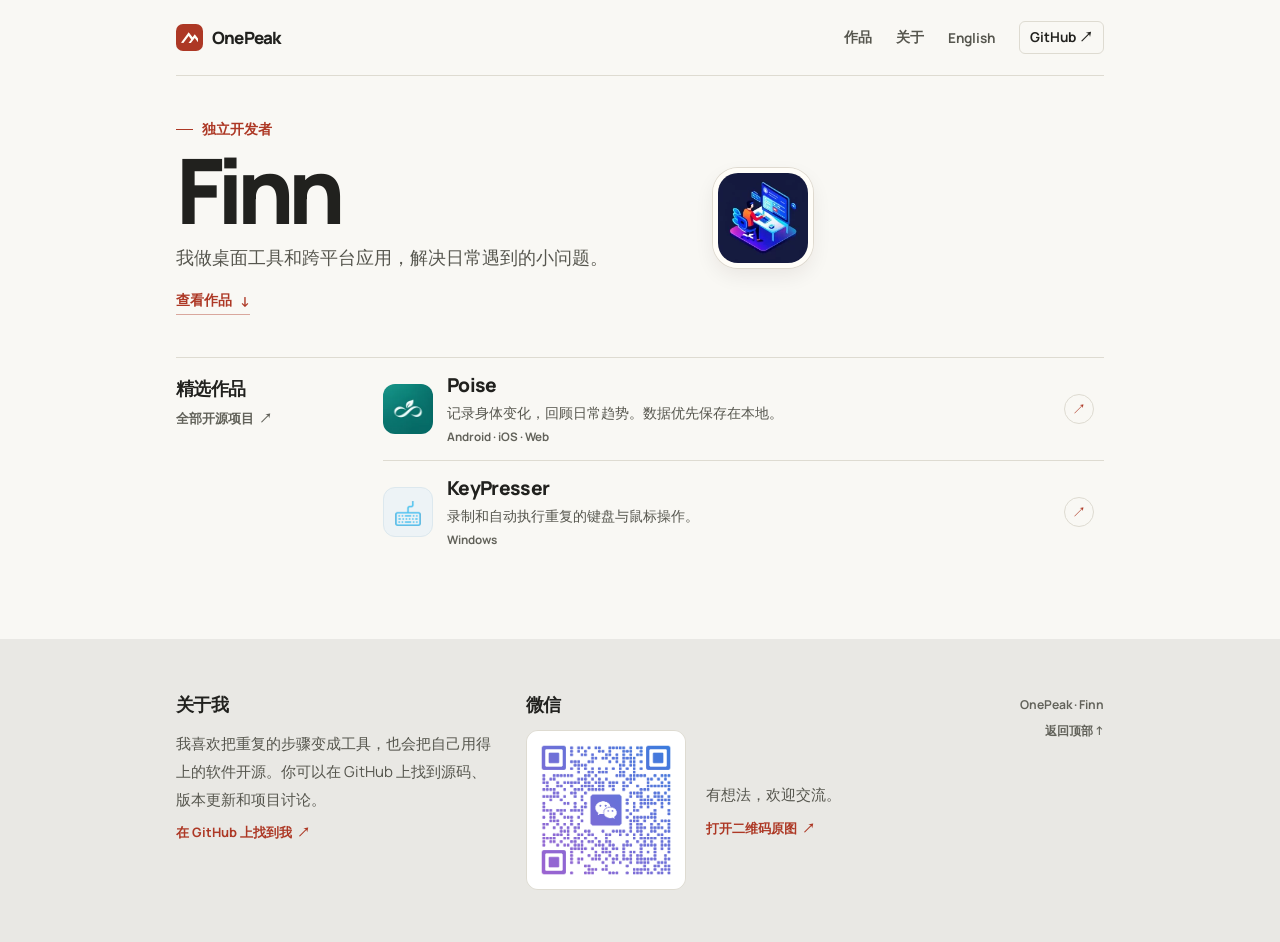
==== index.html @ be869bc3 "Reduce the footer WeChat QR display size" ====
<!doctype html>
<html lang="zh-CN">
<head>
  <meta charset="utf-8">
  <meta name="viewport" content="width=device-width, initial-scale=1">
  <meta name="theme-color" content="#f9f8f4">
  <meta name="description" content="Finn 的个人主页，展示 Poise 身体日记、KeyPresser 按键自动化工具和更多开源项目。">
  <meta property="og:title" content="OnePeak｜Finn 的个人主页">
  <meta property="og:description" content="桌面工具、跨平台应用和开源项目。">
  <meta property="og:image" content="https://onepeak.cn/assets/finn-avatar.webp">
  <meta property="og:url" content="https://onepeak.cn/">
  <meta property="og:locale" content="zh_CN">
  <meta property="og:locale:alternate" content="en_US">
  <link rel="canonical" href="https://onepeak.cn/">
  <link rel="alternate" hreflang="zh-CN" href="https://onepeak.cn/">
  <link rel="alternate" hreflang="en" href="https://onepeak.cn/en/">
  <link rel="alternate" hreflang="x-default" href="https://onepeak.cn/">
  <link rel="icon" href="assets/favicon.png" type="image/png">
  <link rel="stylesheet" href="site.css?v=11">
  <title>OnePeak｜Finn 的个人主页</title>
</head>
<body>
  <a class="skip" href="#main">跳至正文</a>
  <header class="topbar" id="top">
    <div class="wrap topbar-inner">
      <a class="wordmark" href="#top"><span class="summit" aria-hidden="true"></span>OnePeak</a>
      <nav aria-label="主导航">
        <a href="#projects">作品</a>
        <a href="#about">关于</a>
        <a class="language-link" href="./en/" hreflang="en" lang="en">English</a>
        <a class="github-nav" href="https://github.com/FinnWang-CN">GitHub <span aria-hidden="true">↗</span></a>
      </nav>
    </div>
  </header>

  <main class="wrap" id="main">
    <section class="intro" aria-labelledby="intro-title">
      <div>
        <p class="role">独立开发者</p>
        <h1 id="intro-title">Finn</h1>
        <p class="intro-copy">我做桌面工具和跨平台应用，解决日常遇到的小问题。</p>
        <a class="explore" href="#projects">查看作品 <span aria-hidden="true">↓</span></a>
      </div>
      <img class="avatar" src="assets/finn-avatar.webp" width="150" height="150" alt="">
    </section>

    <section class="section projects" id="projects" aria-labelledby="projects-title">
      <div class="section-label">
        <h2 id="projects-title">精选作品</h2>
        <a class="quiet-link" href="https://github.com/FinnWang-CN?tab=repositories">全部开源项目 <span aria-hidden="true">↗</span></a>
      </div>
      <div class="project-list">
        <article class="project">
          <a class="project-link" href="https://poise.onepeak.cn/" aria-labelledby="poise-title">
            <span class="project-icon poise"><img src="assets/poise-icon.webp" width="112" height="112" alt=""></span>
            <div class="project-copy">
              <h3 id="poise-title">Poise</h3>
              <p>记录身体变化，回顾日常趋势。数据优先保存在本地。</p>
              <span class="platform">Android · iOS · Web</span>
            </div>
            <span class="project-arrow" aria-hidden="true">↗</span>
          </a>
        </article>
        <article class="project">
          <a class="project-link" href="https://keypresser.onepeak.cn/" aria-labelledby="keypresser-title">
            <span class="project-icon keys"><img src="assets/keypresser-icon.webp" width="60" height="62" alt=""></span>
            <div class="project-copy">
              <h3 id="keypresser-title">KeyPresser</h3>
              <p>录制和自动执行重复的键盘与鼠标操作。</p>
              <span class="platform">Windows</span>
            </div>
            <span class="project-arrow" aria-hidden="true">↗</span>
          </a>
        </article>
      </div>
    </section>
  </main>

  <footer class="footer">
    <div class="wrap footer-inner">
      <section class="footer-about" id="about" aria-labelledby="about-title">
        <h2 id="about-title">关于我</h2>
        <div class="about-copy">
          <p>我喜欢把重复的步骤变成工具，也会把自己用得上的软件开源。你可以在 GitHub 上找到源码、版本更新和项目讨论。</p>
          <a class="quiet-link" href="https://github.com/FinnWang-CN">在 GitHub 上找到我 <span aria-hidden="true">↗</span></a>
        </div>
      </section>
      <section class="footer-contact" id="contact" aria-labelledby="contact-title">
        <h2 id="contact-title">微信</h2>
        <div class="contact-content">
          <div class="contact-copy">
            <p>有想法，欢迎交流。</p>
            <a class="quiet-link" href="assets/wechat-qr.png">打开二维码原图 <span aria-hidden="true">↗</span></a>
          </div>
          <img class="wechat-qr" src="assets/wechat-qr.png" width="774" height="774" alt="微信联系二维码">
        </div>
      </section>
      <div class="footer-meta">
        <span>OnePeak · Finn</span>
        <a href="#top">返回顶部 <span aria-hidden="true">↑</span></a>
      </div>
    </div>
  </footer>
</body>
</html>
---- site.css ----
@font-face {
  font-family: Manrope;
  src: url("assets/manrope-latin.woff2") format("woff2");
  font-style: normal;
  font-weight: 400 800;
  font-display: swap;
}

:root {
  color-scheme: light;
  --paper: #f9f8f4;
  --ink: #21211e;
  --muted: #56564e;
  --subtle: #62625a;
  --line: #dedbd1;
  --accent: #ad3825;
  --sans: Manrope, "PingFang SC", "Microsoft YaHei UI", "Noto Sans CJK SC", sans-serif;
}

*, *::before, *::after { box-sizing: border-box; }
html { scroll-behavior: smooth; }
body { margin: 0; background: var(--paper); color: var(--ink); font-family: var(--sans); }
a { color: inherit; text-decoration: none; }
a:focus-visible { outline: 2px solid var(--accent); outline-offset: 5px; }
h1, h2, h3, p { margin: 0; }
.wrap { width: min(928px, calc(100% - 96px)); margin-inline: auto; }
.skip { position: fixed; top: 10px; left: 12px; z-index: 2; padding: 10px 15px; background: var(--paper); transform: translateY(-160%); }
.skip:focus { transform: none; }

.topbar-inner { display: flex; justify-content: space-between; align-items: center; gap: 15px; min-height: 76px; border-bottom: 1px solid var(--line); }
.wordmark { display: inline-flex; align-items: center; gap: 9px; font-size: 1.06rem; font-weight: 800; letter-spacing: -.045em; }
.summit { display: grid; place-items: center; width: 27px; height: 27px; border-radius: 7px; background: var(--accent); }
.summit::before { content: ""; width: 17px; height: 16px; background: #fffdf7; clip-path: polygon(0 83%, 45% 17%, 68% 49%, 81% 30%, 100% 57%, 100% 79%, 81% 53%, 58% 84%, 44% 84%, 60% 62%, 45% 40%, 14% 84%); }
nav { display: flex; align-items: center; flex-wrap: wrap; justify-content: flex-end; gap: 24px; color: var(--muted); font-size: .85rem; font-weight: 680; }
nav a:hover, .footer a:hover { color: var(--accent); }
.language-link { white-space: nowrap; }
.github-nav { padding: 6px 10px; border: 1px solid var(--line); border-radius: 6px; color: var(--ink); white-space: nowrap; }

.intro { display: grid; grid-template-columns: minmax(0, 1fr) auto; align-items: center; gap: 24px; max-width: 640px; padding-block: 44px 42px; }
.role { display: flex; align-items: center; gap: 9px; color: var(--accent); font-size: .85rem; font-weight: 750; }
.role::before { content: ""; width: 17px; height: 1px; background: currentColor; }
h1 { margin: 6px 0 8px; font-size: clamp(3.7rem, 8vw, 5.65rem); line-height: 1; letter-spacing: -.075em; font-weight: 800; }
.intro-copy { max-width: 48ch; color: var(--muted); font-size: clamp(1rem, 1.7vw, 1.12rem); line-height: 1.6; }
:lang(zh-CN) .intro-copy { max-width: none; }
.explore { display: inline-flex; align-items: center; gap: 8px; margin-top: 14px; padding-block: 4px; border-bottom: 1px solid #ad38256b; color: var(--accent); font-size: .86rem; font-weight: 750; }
.explore:hover { border-color: currentColor; }
.avatar { display: block; width: clamp(68px, 9vw, 100px); height: auto; margin-right: 3px; border: 5px solid #fffdf8; border-radius: 25%; box-shadow: 0 0 0 1px #dfdad0, 0 8px 20px #24150e12; }

.section { display: grid; grid-template-columns: 185px minmax(0,1fr); gap: 22px; border-top: 1px solid var(--line); scroll-margin-top: 16px; }
.section-label { padding-top: 18px; }
h2 { font-size: 1.12rem; line-height: 1.45; font-weight: 800; letter-spacing: -.035em; }
.quiet-link { display: inline-flex; align-items: center; gap: 5px; color: var(--subtle); font-size: .81rem; font-weight: 710; }
.section-label .quiet-link { margin-top: 7px; }
.quiet-link:hover { color: var(--accent); text-decoration: underline; text-underline-offset: 4px; }

.project + .project { border-top: 1px solid var(--line); }
.project-link { display: grid; grid-template-columns: 50px minmax(0, 1fr) 30px; align-items: center; gap: 14px; padding: 15px 10px 15px 0; transition: background .18s ease; }
.project-link:hover { background: #f2efe7; }
.project-icon { display: grid; place-items: center; width: 50px; height: 50px; border-radius: 12px; overflow: hidden; }
.project-icon img { display: block; object-fit: contain; width: 100%; height: 100%; }
.project-icon.keys { background: #edf3f6; border: 1px solid #dce8ee; }
.project-icon.keys img { width: 67%; height: 67%; }
.project-copy h3 { font-size: 1.2rem; line-height: 1.25; font-weight: 800; letter-spacing: -.035em; }
.project-copy p { margin-top: 4px; color: var(--muted); font-size: .9rem; line-height: 1.65; }
.platform { display: block; margin-top: 4px; color: var(--subtle); font-size: .73rem; font-weight: 690; }
.project-arrow { display: grid; place-items: center; width: 30px; height: 30px; border: 1px solid var(--line); border-radius: 50%; color: var(--accent); font-size: .88rem; transition: border-color .18s ease, background .18s ease; }
.project-link:hover .project-arrow { border-color: #d4ae9f; background: #faf3e9; }

.footer { margin-top: clamp(44px, 6vw, 80px); background: #e9e8e4; }
.footer-inner { display: grid; grid-template-columns: minmax(0, 1fr) minmax(0, 1.45fr) auto; align-items: start; gap: 28px; padding-block: clamp(32px, 4.1vw, 56px); }
.footer section { scroll-margin-top: 16px; }
.about-copy { margin-top: 12px; }
.about-copy p { max-width: 58ch; color: var(--muted); font-size: .94rem; line-height: 1.85; }
.about-copy .quiet-link { margin-top: 10px; color: var(--accent); }
.contact-content { display: grid; grid-template-columns: max-content minmax(0, 1fr); grid-template-areas: "qr copy"; align-items: center; gap: 20px; margin-top: 12px; }
.contact-copy { grid-area: copy; }
.contact-content p { color: var(--muted); font-size: .94rem; line-height: 1.85; }
.contact-content .quiet-link { margin-top: 10px; color: var(--accent); }
.wechat-qr { grid-area: qr; display: block; width: 160px; max-width: 100%; height: auto; border: 1px solid var(--line); border-radius: 12px; }
.footer-meta { display: flex; flex-direction: column; align-items: flex-end; gap: 9px; padding-top: 4px; color: var(--subtle); font-size: .76rem; font-weight: 670; }

@media (max-width: 820px) {
  .footer-inner { grid-template-columns: repeat(2, minmax(0, 1fr)); gap: 24px; }
  .contact-content { grid-template-columns: 1fr; grid-template-areas: "copy" "qr"; gap: 14px; }
  .footer-meta { grid-column: 1 / -1; flex-direction: row; justify-content: space-between; padding-top: 0; }
}

@media (max-width: 680px) {
  .wrap { width: calc(100% - 40px); }
  .topbar-inner { min-height: 62px; }
  .wordmark { gap: 6px; font-size: .98rem; }
  .summit { width: 23px; height: 23px; }
  .summit::before { width: 14px; }
  nav { gap: 12px; font-size: .8rem; }
  .github-nav { padding: 5px 7px; }
  .intro { gap: 16px; padding-block: 34px 32px; }
  .intro-copy { max-width: 32ch; }
  .avatar { align-self: start; margin-top: 14px; }
  .section { grid-template-columns: 1fr; gap: 0; }
  .section-label { display: flex; justify-content: space-between; align-items: baseline; flex-wrap: wrap; gap: 7px 12px; padding-top: 21px; }
  .section-label .quiet-link { margin-top: 0; }
  .projects .section-label { margin-bottom: 5px; }
  .project-link { grid-template-columns: 44px minmax(0, 1fr) 25px; gap: 11px; padding: 13px 3px 13px 0; }
  .project-icon { width: 44px; height: 44px; border-radius: 10px; }
  .project-arrow { width: 25px; height: 25px; }
  .footer-inner { grid-template-columns: 1fr; }
}

@media (max-width: 350px) {
  .topbar-inner { flex-wrap: wrap; padding-block: 10px; gap: 7px; }
  nav { margin-left: auto; }
}

@media (prefers-reduced-motion: reduce) {
  *, *::before, *::after { scroll-behavior: auto !important; transition: none !important; }
}
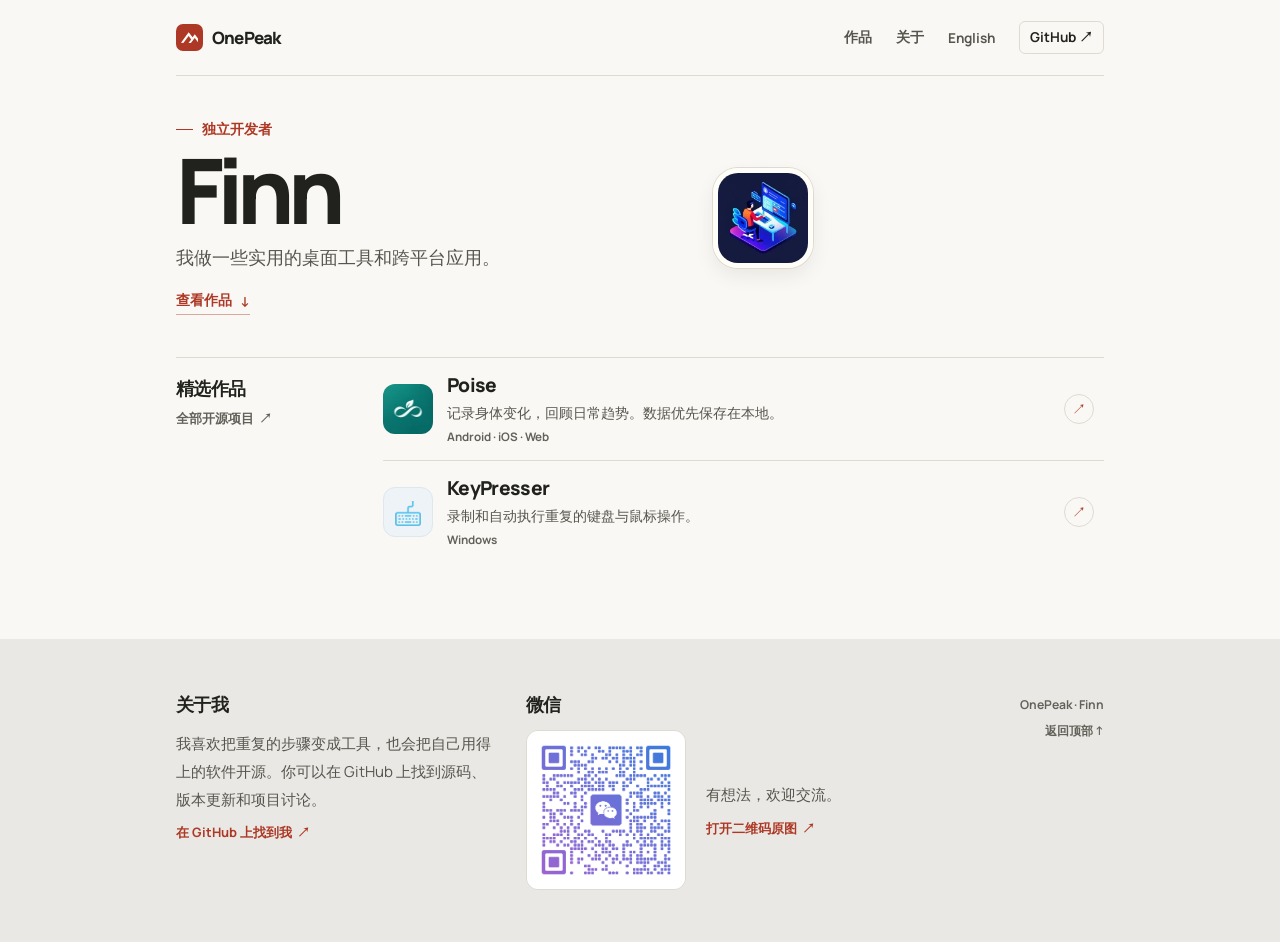
==== commit 43875dac: "Simplify the homepage introduction" ====
--- a/index.html
+++ b/index.html
@@ -17,6 +17,7 @@
   <link rel="alternate" hreflang="x-default" href="https://onepeak.cn/">
   <link rel="icon" href="assets/favicon.png" type="image/png">
   <link rel="stylesheet" href="site.css?v=11">
+  <script src="language.js?v=2" defer></script>
   <title>OnePeak｜Finn 的个人主页</title>
 </head>
 <body>
@@ -27,7 +28,7 @@
       <nav aria-label="主导航">
         <a href="#projects">作品</a>
         <a href="#about">关于</a>
-        <a class="language-link" href="./en/" hreflang="en" lang="en">English</a>
+        <a class="language-link" href="./en/?lang=en" hreflang="en" lang="en">English</a>
         <a class="github-nav" href="https://github.com/FinnWang-CN">GitHub <span aria-hidden="true">↗</span></a>
       </nav>
     </div>
@@ -38,7 +39,7 @@
       <div>
         <p class="role">独立开发者</p>
         <h1 id="intro-title">Finn</h1>
-        <p class="intro-copy">我做桌面工具和跨平台应用，解决日常遇到的小问题。</p>
+        <p class="intro-copy">我做一些实用的桌面工具和跨平台应用。</p>
         <a class="explore" href="#projects">查看作品 <span aria-hidden="true">↓</span></a>
       </div>
       <img class="avatar" src="assets/finn-avatar.webp" width="150" height="150" alt="">
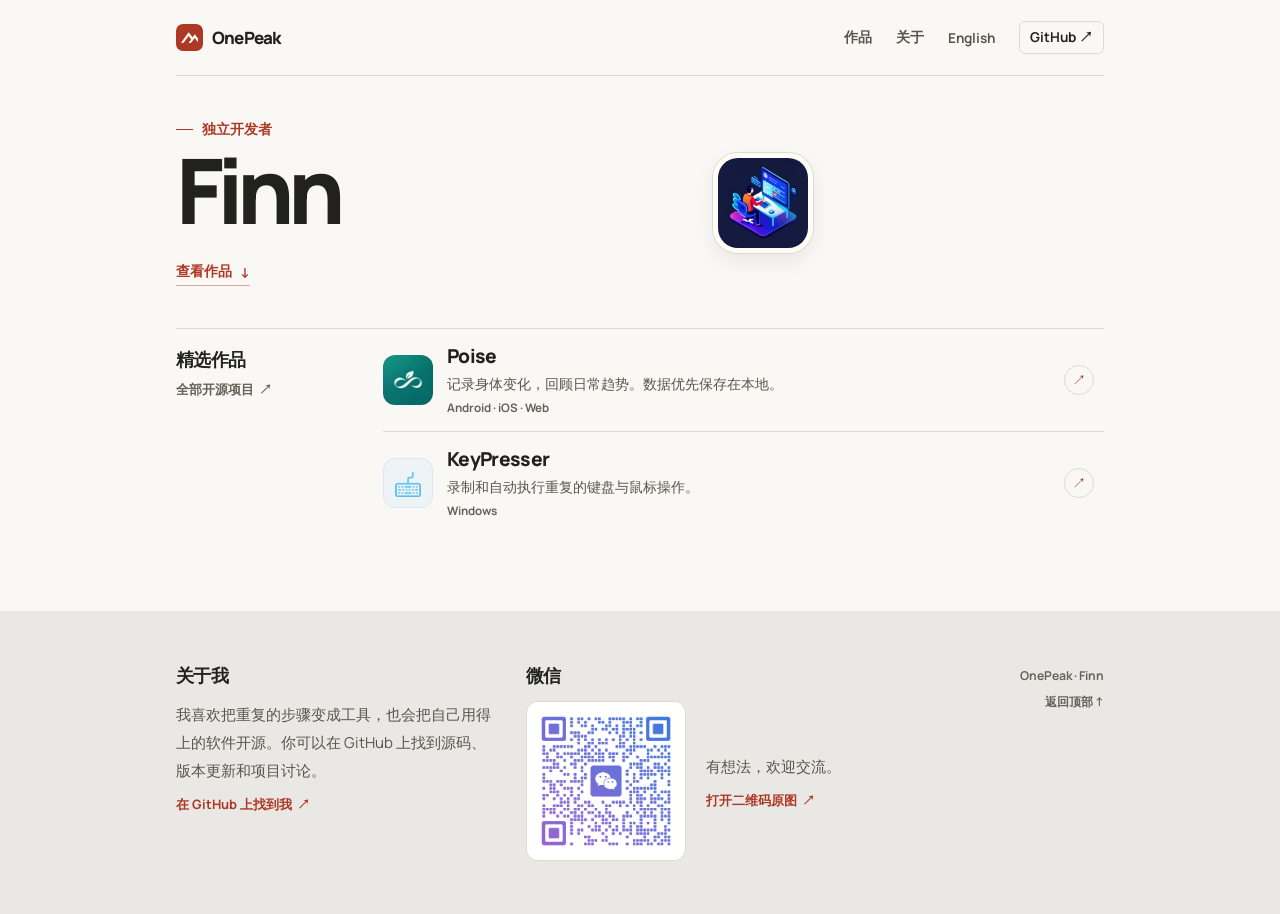
==== commit 6f79c691: "Remove the introductory sentence from both homepages" ====
--- a/index.html
+++ b/index.html
@@ -16,7 +16,7 @@
   <link rel="alternate" hreflang="en" href="https://onepeak.cn/en/">
   <link rel="alternate" hreflang="x-default" href="https://onepeak.cn/">
   <link rel="icon" href="assets/favicon.png" type="image/png">
-  <link rel="stylesheet" href="site.css?v=11">
+  <link rel="stylesheet" href="site.css?v=12">
   <script src="language.js?v=2" defer></script>
   <title>OnePeak｜Finn 的个人主页</title>
 </head>
@@ -39,7 +39,6 @@
       <div>
         <p class="role">独立开发者</p>
         <h1 id="intro-title">Finn</h1>
-        <p class="intro-copy">我做一些实用的桌面工具和跨平台应用。</p>
         <a class="explore" href="#projects">查看作品 <span aria-hidden="true">↓</span></a>
       </div>
       <img class="avatar" src="assets/finn-avatar.webp" width="150" height="150" alt="">
--- a/site.css
+++ b/site.css
@@ -40,8 +40,6 @@
 .role { display: flex; align-items: center; gap: 9px; color: var(--accent); font-size: .85rem; font-weight: 750; }
 .role::before { content: ""; width: 17px; height: 1px; background: currentColor; }
 h1 { margin: 6px 0 8px; font-size: clamp(3.7rem, 8vw, 5.65rem); line-height: 1; letter-spacing: -.075em; font-weight: 800; }
-.intro-copy { max-width: 48ch; color: var(--muted); font-size: clamp(1rem, 1.7vw, 1.12rem); line-height: 1.6; }
-:lang(zh-CN) .intro-copy { max-width: none; }
 .explore { display: inline-flex; align-items: center; gap: 8px; margin-top: 14px; padding-block: 4px; border-bottom: 1px solid #ad38256b; color: var(--accent); font-size: .86rem; font-weight: 750; }
 .explore:hover { border-color: currentColor; }
 .avatar { display: block; width: clamp(68px, 9vw, 100px); height: auto; margin-right: 3px; border: 5px solid #fffdf8; border-radius: 25%; box-shadow: 0 0 0 1px #dfdad0, 0 8px 20px #24150e12; }
@@ -94,7 +92,6 @@
   nav { gap: 12px; font-size: .8rem; }
   .github-nav { padding: 5px 7px; }
   .intro { gap: 16px; padding-block: 34px 32px; }
-  .intro-copy { max-width: 32ch; }
   .avatar { align-self: start; margin-top: 14px; }
   .section { grid-template-columns: 1fr; gap: 0; }
   .section-label { display: flex; justify-content: space-between; align-items: baseline; flex-wrap: wrap; gap: 7px 12px; padding-top: 21px; }
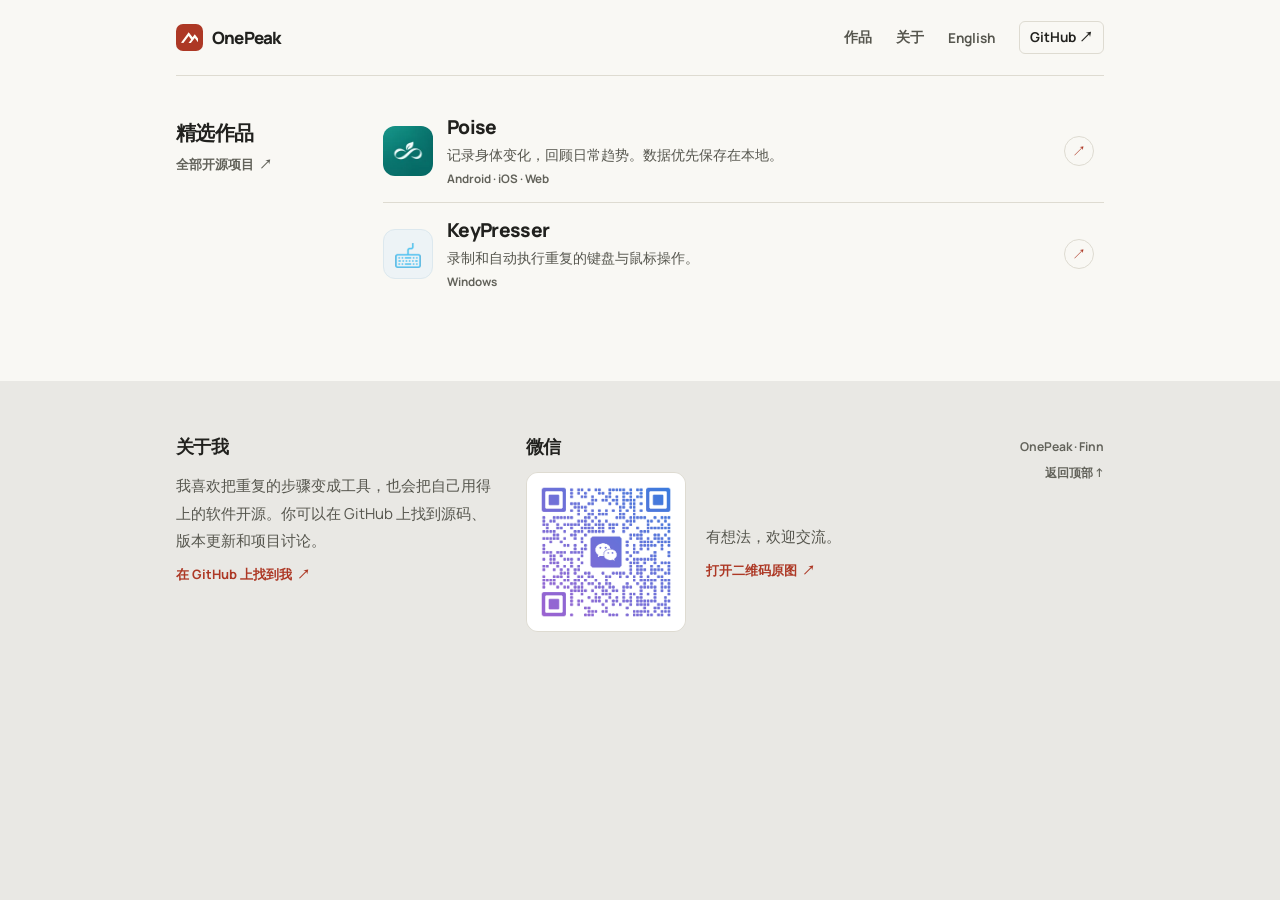
==== commit 87f786ef: "Lead the homepage with featured projects" ====
--- a/index.html
+++ b/index.html
@@ -16,7 +16,7 @@
   <link rel="alternate" hreflang="en" href="https://onepeak.cn/en/">
   <link rel="alternate" hreflang="x-default" href="https://onepeak.cn/">
   <link rel="icon" href="assets/favicon.png" type="image/png">
-  <link rel="stylesheet" href="site.css?v=12">
+  <link rel="stylesheet" href="site.css?v=13">
   <script src="language.js?v=2" defer></script>
   <title>OnePeak｜Finn 的个人主页</title>
 </head>
@@ -35,18 +35,9 @@
   </header>
 
   <main class="wrap" id="main">
-    <section class="intro" aria-labelledby="intro-title">
-      <div>
-        <p class="role">独立开发者</p>
-        <h1 id="intro-title">Finn</h1>
-        <a class="explore" href="#projects">查看作品 <span aria-hidden="true">↓</span></a>
-      </div>
-      <img class="avatar" src="assets/finn-avatar.webp" width="150" height="150" alt="">
-    </section>
-
     <section class="section projects" id="projects" aria-labelledby="projects-title">
       <div class="section-label">
-        <h2 id="projects-title">精选作品</h2>
+        <h1 id="projects-title">精选作品</h1>
         <a class="quiet-link" href="https://github.com/FinnWang-CN?tab=repositories">全部开源项目 <span aria-hidden="true">↗</span></a>
       </div>
       <div class="project-list">
@@ -54,7 +45,7 @@
           <a class="project-link" href="https://poise.onepeak.cn/" aria-labelledby="poise-title">
             <span class="project-icon poise"><img src="assets/poise-icon.webp" width="112" height="112" alt=""></span>
             <div class="project-copy">
-              <h3 id="poise-title">Poise</h3>
+              <h2 id="poise-title">Poise</h2>
               <p>记录身体变化，回顾日常趋势。数据优先保存在本地。</p>
               <span class="platform">Android · iOS · Web</span>
             </div>
@@ -65,7 +56,7 @@
           <a class="project-link" href="https://keypresser.onepeak.cn/" aria-labelledby="keypresser-title">
             <span class="project-icon keys"><img src="assets/keypresser-icon.webp" width="60" height="62" alt=""></span>
             <div class="project-copy">
-              <h3 id="keypresser-title">KeyPresser</h3>
+              <h2 id="keypresser-title">KeyPresser</h2>
               <p>录制和自动执行重复的键盘与鼠标操作。</p>
               <span class="platform">Windows</span>
             </div>
--- a/site.css
+++ b/site.css
@@ -19,10 +19,10 @@
 
 *, *::before, *::after { box-sizing: border-box; }
 html { scroll-behavior: smooth; }
-body { margin: 0; background: var(--paper); color: var(--ink); font-family: var(--sans); }
+body { display: flex; flex-direction: column; min-height: 100vh; margin: 0; background: var(--paper); color: var(--ink); font-family: var(--sans); }
 a { color: inherit; text-decoration: none; }
 a:focus-visible { outline: 2px solid var(--accent); outline-offset: 5px; }
-h1, h2, h3, p { margin: 0; }
+h1, h2, p { margin: 0; }
 .wrap { width: min(928px, calc(100% - 96px)); margin-inline: auto; }
 .skip { position: fixed; top: 10px; left: 12px; z-index: 2; padding: 10px 15px; background: var(--paper); transform: translateY(-160%); }
 .skip:focus { transform: none; }
@@ -36,17 +36,12 @@
 .language-link { white-space: nowrap; }
 .github-nav { padding: 6px 10px; border: 1px solid var(--line); border-radius: 6px; color: var(--ink); white-space: nowrap; }
 
-.intro { display: grid; grid-template-columns: minmax(0, 1fr) auto; align-items: center; gap: 24px; max-width: 640px; padding-block: 44px 42px; }
-.role { display: flex; align-items: center; gap: 9px; color: var(--accent); font-size: .85rem; font-weight: 750; }
-.role::before { content: ""; width: 17px; height: 1px; background: currentColor; }
-h1 { margin: 6px 0 8px; font-size: clamp(3.7rem, 8vw, 5.65rem); line-height: 1; letter-spacing: -.075em; font-weight: 800; }
-.explore { display: inline-flex; align-items: center; gap: 8px; margin-top: 14px; padding-block: 4px; border-bottom: 1px solid #ad38256b; color: var(--accent); font-size: .86rem; font-weight: 750; }
-.explore:hover { border-color: currentColor; }
-.avatar { display: block; width: clamp(68px, 9vw, 100px); height: auto; margin-right: 3px; border: 5px solid #fffdf8; border-radius: 25%; box-shadow: 0 0 0 1px #dfdad0, 0 8px 20px #24150e12; }
 
-.section { display: grid; grid-template-columns: 185px minmax(0,1fr); gap: 22px; border-top: 1px solid var(--line); scroll-margin-top: 16px; }
+.section { display: grid; grid-template-columns: 185px minmax(0,1fr); gap: 22px; scroll-margin-top: 16px; }
+.projects { padding-top: 24px; }
 .section-label { padding-top: 18px; }
-h2 { font-size: 1.12rem; line-height: 1.45; font-weight: 800; letter-spacing: -.035em; }
+h1, h2 { font-size: 1.12rem; line-height: 1.45; font-weight: 800; letter-spacing: -.035em; }
+#projects-title { font-size: 1.28rem; }
 .quiet-link { display: inline-flex; align-items: center; gap: 5px; color: var(--subtle); font-size: .81rem; font-weight: 710; }
 .section-label .quiet-link { margin-top: 7px; }
 .quiet-link:hover { color: var(--accent); text-decoration: underline; text-underline-offset: 4px; }
@@ -58,13 +53,13 @@
 .project-icon img { display: block; object-fit: contain; width: 100%; height: 100%; }
 .project-icon.keys { background: #edf3f6; border: 1px solid #dce8ee; }
 .project-icon.keys img { width: 67%; height: 67%; }
-.project-copy h3 { font-size: 1.2rem; line-height: 1.25; font-weight: 800; letter-spacing: -.035em; }
+.project-copy h2 { font-size: 1.2rem; line-height: 1.25; font-weight: 800; letter-spacing: -.035em; }
 .project-copy p { margin-top: 4px; color: var(--muted); font-size: .9rem; line-height: 1.65; }
 .platform { display: block; margin-top: 4px; color: var(--subtle); font-size: .73rem; font-weight: 690; }
 .project-arrow { display: grid; place-items: center; width: 30px; height: 30px; border: 1px solid var(--line); border-radius: 50%; color: var(--accent); font-size: .88rem; transition: border-color .18s ease, background .18s ease; }
 .project-link:hover .project-arrow { border-color: #d4ae9f; background: #faf3e9; }
 
-.footer { margin-top: clamp(44px, 6vw, 80px); background: #e9e8e4; }
+.footer { flex: 1; margin-top: clamp(44px, 6vw, 80px); background: #e9e8e4; }
 .footer-inner { display: grid; grid-template-columns: minmax(0, 1fr) minmax(0, 1.45fr) auto; align-items: start; gap: 28px; padding-block: clamp(32px, 4.1vw, 56px); }
 .footer section { scroll-margin-top: 16px; }
 .about-copy { margin-top: 12px; }
@@ -91,9 +86,8 @@
   .summit::before { width: 14px; }
   nav { gap: 12px; font-size: .8rem; }
   .github-nav { padding: 5px 7px; }
-  .intro { gap: 16px; padding-block: 34px 32px; }
-  .avatar { align-self: start; margin-top: 14px; }
   .section { grid-template-columns: 1fr; gap: 0; }
+  .projects { padding-top: 12px; }
   .section-label { display: flex; justify-content: space-between; align-items: baseline; flex-wrap: wrap; gap: 7px 12px; padding-top: 21px; }
   .section-label .quiet-link { margin-top: 0; }
   .projects .section-label { margin-bottom: 5px; }
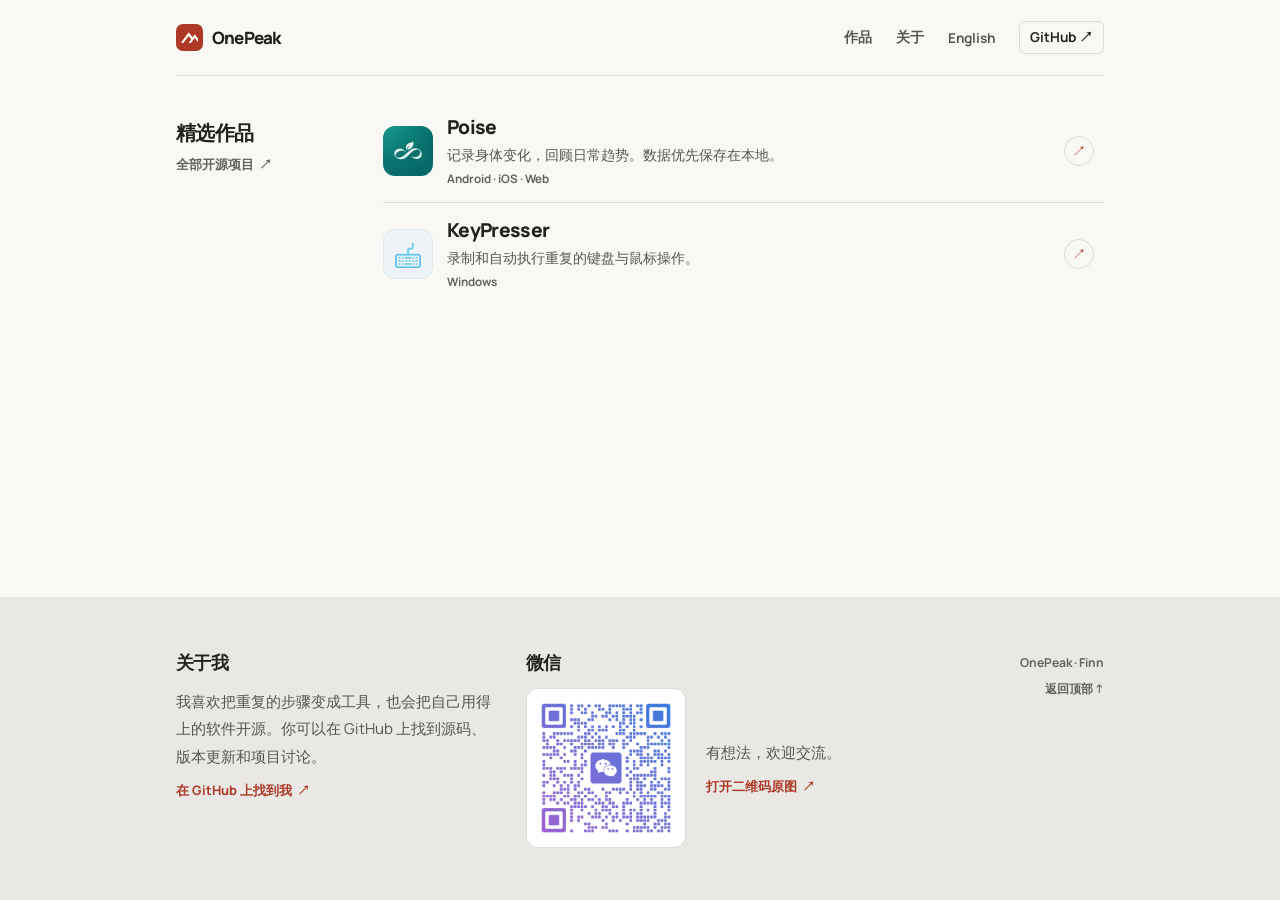
==== commit c9f6f1ad: "Keep the footer at the bottom on short pages" ====
--- a/index.html
+++ b/index.html
@@ -16,7 +16,7 @@
   <link rel="alternate" hreflang="en" href="https://onepeak.cn/en/">
   <link rel="alternate" hreflang="x-default" href="https://onepeak.cn/">
   <link rel="icon" href="assets/favicon.png" type="image/png">
-  <link rel="stylesheet" href="site.css?v=13">
+  <link rel="stylesheet" href="site.css?v=14">
   <script src="language.js?v=2" defer></script>
   <title>OnePeak｜Finn 的个人主页</title>
 </head>
--- a/site.css
+++ b/site.css
@@ -20,6 +20,7 @@
 *, *::before, *::after { box-sizing: border-box; }
 html { scroll-behavior: smooth; }
 body { display: flex; flex-direction: column; min-height: 100vh; margin: 0; background: var(--paper); color: var(--ink); font-family: var(--sans); }
+main { flex: 1; }
 a { color: inherit; text-decoration: none; }
 a:focus-visible { outline: 2px solid var(--accent); outline-offset: 5px; }
 h1, h2, p { margin: 0; }
@@ -59,7 +60,7 @@
 .project-arrow { display: grid; place-items: center; width: 30px; height: 30px; border: 1px solid var(--line); border-radius: 50%; color: var(--accent); font-size: .88rem; transition: border-color .18s ease, background .18s ease; }
 .project-link:hover .project-arrow { border-color: #d4ae9f; background: #faf3e9; }
 
-.footer { flex: 1; margin-top: clamp(44px, 6vw, 80px); background: #e9e8e4; }
+.footer { margin-top: clamp(44px, 6vw, 80px); background: #e9e8e4; }
 .footer-inner { display: grid; grid-template-columns: minmax(0, 1fr) minmax(0, 1.45fr) auto; align-items: start; gap: 28px; padding-block: clamp(32px, 4.1vw, 56px); }
 .footer section { scroll-margin-top: 16px; }
 .about-copy { margin-top: 12px; }
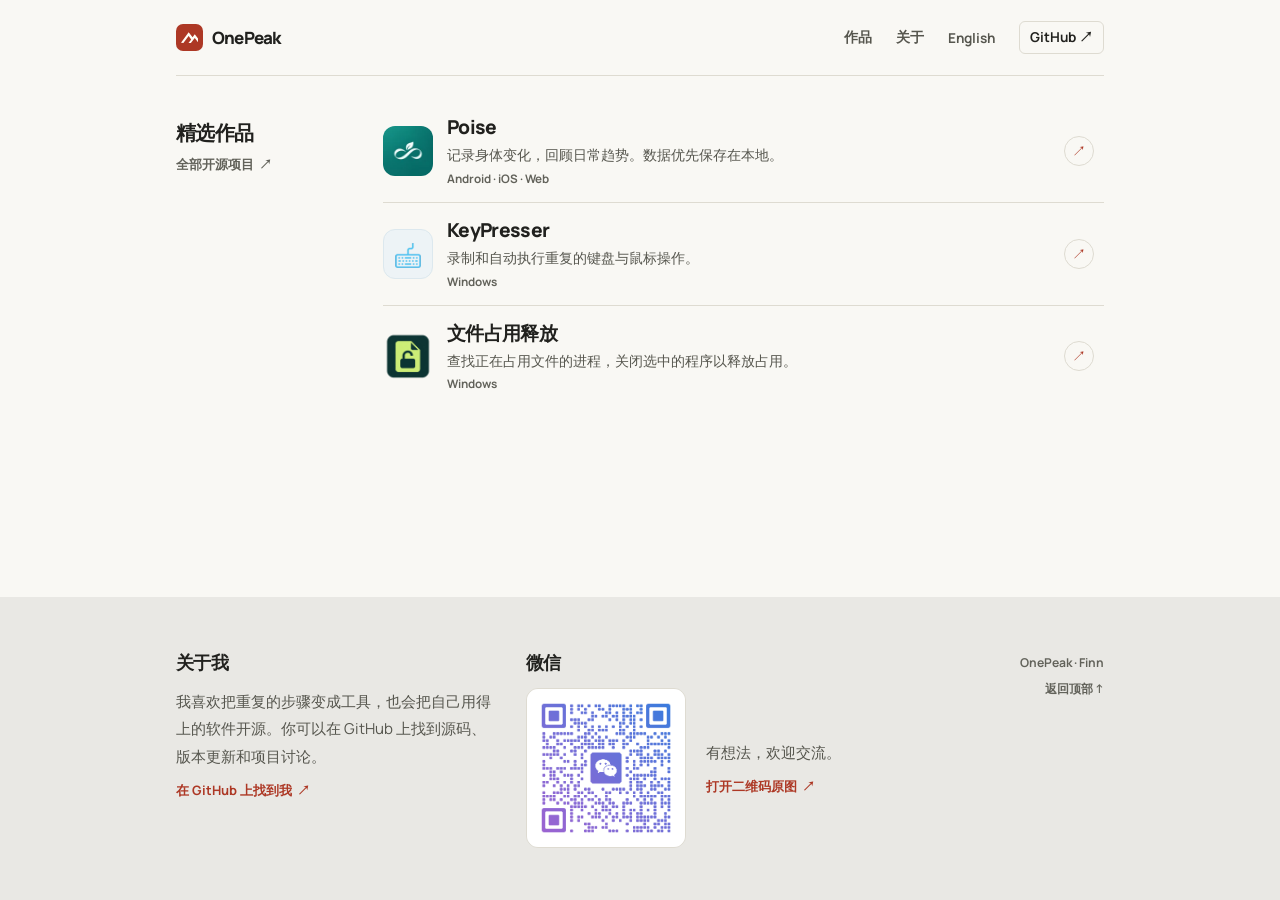
==== commit 1d7733dd: "Feature File Occupied Release on the OnePeak homepage" ====
--- a/index.html
+++ b/index.html
@@ -63,6 +63,17 @@
             <span class="project-arrow" aria-hidden="true">↗</span>
           </a>
         </article>
+        <article class="project">
+          <a class="project-link" href="https://fileoccupiedrelease.onepeak.cn/?lang=zh" aria-labelledby="file-occupied-release-title">
+            <span class="project-icon"><img src="assets/file-occupied-release-icon.webp" width="112" height="112" alt=""></span>
+            <div class="project-copy">
+              <h2 id="file-occupied-release-title">文件占用释放</h2>
+              <p>查找正在占用文件的进程，关闭选中的程序以释放占用。</p>
+              <span class="platform">Windows</span>
+            </div>
+            <span class="project-arrow" aria-hidden="true">↗</span>
+          </a>
+        </article>
       </div>
     </section>
   </main>
